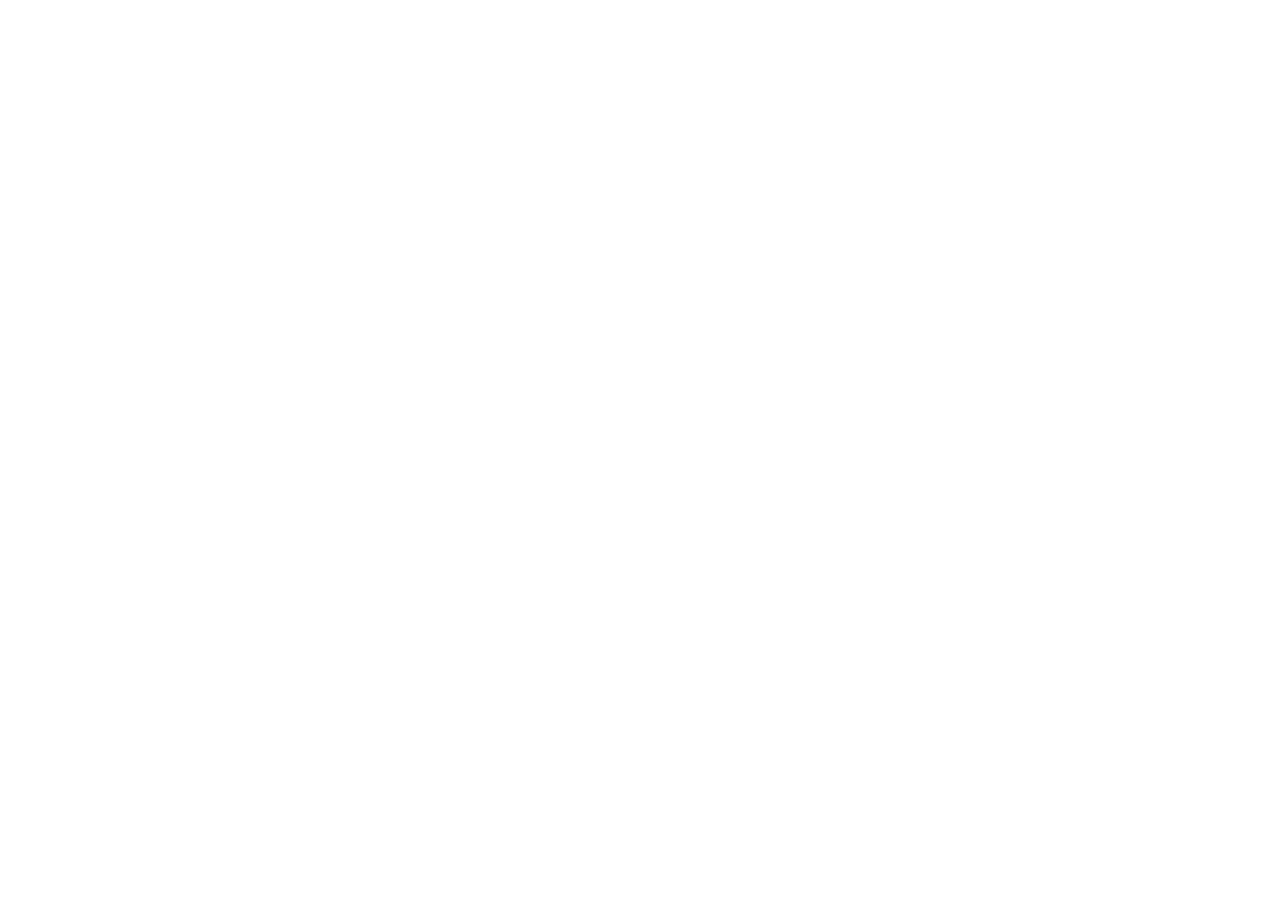
==== index.html @ 457b83e7 "Заполнение README и постановка задач" ====
<!DOCTYPE html>
<html lang="ru">
<head>
    <meta charset="UTF-8">
    <meta http-equiv="X-UA-Compatible" content="IE=edge">
    <meta name="viewport" content="width=device-width, initial-scale=1.0">
    <title>Главная</title>
</head>
<body>
    
</body>
</html>
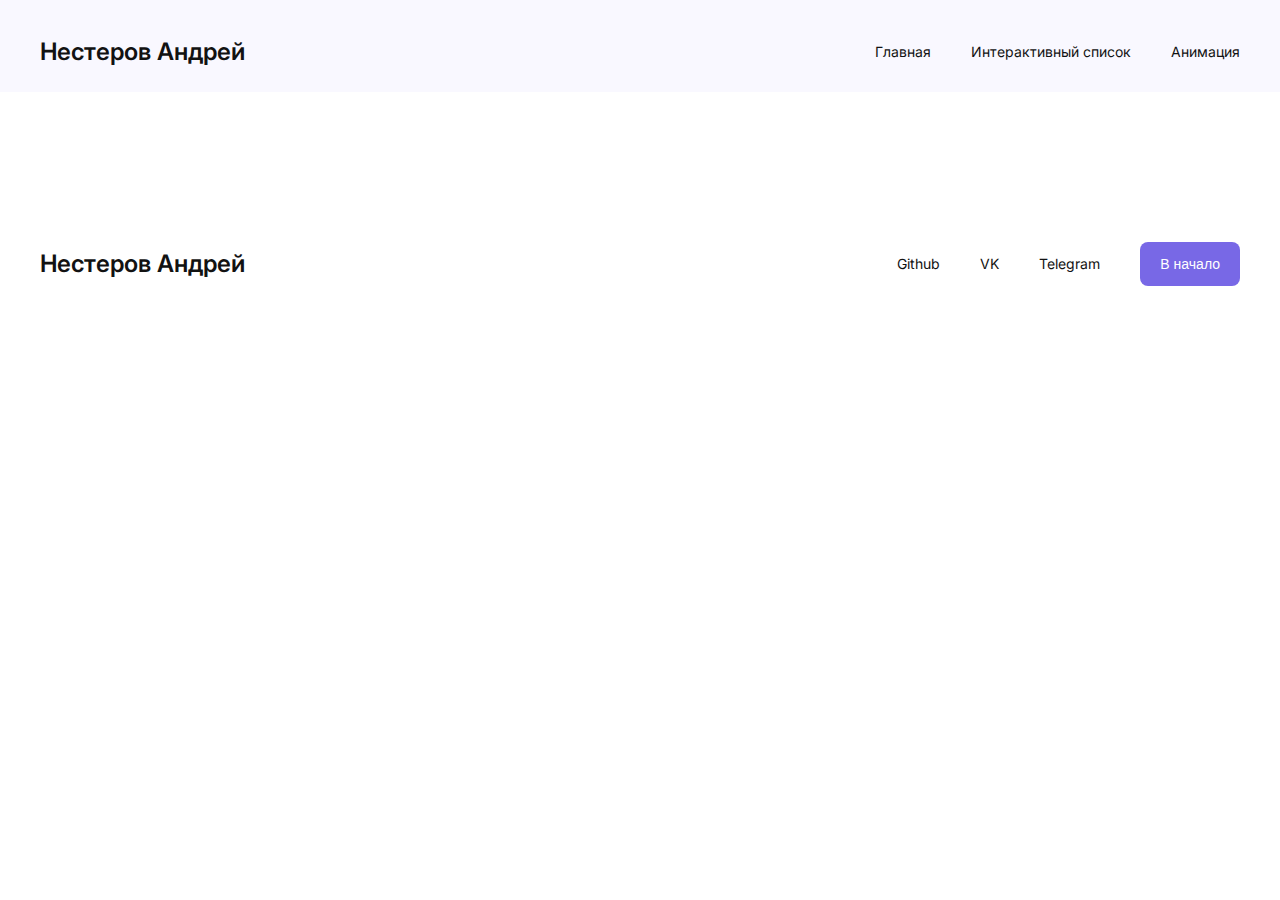
==== commit eae842e2: "Создал шаблон для страниц, сверстал почти все базовые компоненты, осталось сделать section и page-wr" ====
--- a/index.html
+++ b/index.html
@@ -4,9 +4,44 @@
     <meta charset="UTF-8">
     <meta http-equiv="X-UA-Compatible" content="IE=edge">
     <meta name="viewport" content="width=device-width, initial-scale=1.0">
+    <link rel="stylesheet" href="assets/css/style.css">
     <title>Главная</title>
 </head>
 <body>
-    
+    <header class="header header_main">
+        <div class="box-container">
+            <div class="header__wrapper">
+                <div class="header__top">
+                    <h1 class="title-component">Нестеров Андрей</h1>
+                    <nav class="header__nav">
+                        <ul class="navigation-component">
+                            <li class="active"><a href="/index.html">Главная</a></li>
+                            <li><a href="/interactive-list.html">Интерактивный список</a></li>
+                            <li><a href="/animation.html">Анимация</a></li>
+                        </ul>
+                    </nav>
+                </div>
+            </div>
+        </div>
+    </header>
+    <main class="page-wrapper">
+
+    </main>
+    <footer class="footer footer_margin">
+        <div class="box-container">
+            <div class="footer__wrapper">
+                <h2 class="title-component">Нестеров Андрей</h2>
+                <div class="footer__nav">
+                    <ul class="navigation-component">
+                        <li><a href="https://github.com/polyshinnel">Github</a></li>
+                        <li><a href="https://vk.com/zloy_chuvagg">VK</a></li>
+                        <li><a href="https://t.me/zloy_chuvagg">Telegram</a></li>
+                    </ul>
+
+                    <button class="btn-component btn-component_footer">В начало</button>
+                </div>
+            </div>
+        </div>
+    </footer>
 </body>
 </html>--- a/assets/css/style.css
+++ b/assets/css/style.css
@@ -0,0 +1,175 @@
+@import url("https://fonts.googleapis.com/css2?family=Inter:wght@400;500;600;700&display=swap");
+* {
+  -webkit-box-sizing: border-box;
+          box-sizing: border-box;
+  outline: none !important;
+}
+
+html, body, div, span, applet, object, iframe,
+h1, h2, h3, h4, h5, h6, p, blockquote, pre,
+a, abbr, acronym, address, big, cite, code,
+del, dfn, em, img, ins, kbd, q, s, samp,
+small, strike, strong, sub, sup, tt, var,
+b, u, i, center,
+dl, dt, dd, ol, ul, li,
+fieldset, form, label, legend,
+table, caption, tbody, tfoot, thead, tr, th, td,
+article, aside, canvas, details, embed,
+figure, figcaption, footer, header, hgroup,
+menu, nav, output, ruby, section, summary,
+time, mark, audio, video {
+  margin: 0;
+  padding: 0;
+  border: 0;
+  font-size: 100%;
+  font: inherit;
+  vertical-align: baseline;
+}
+
+article, aside, details, figcaption, figure,
+footer, header, hgroup, menu, nav, section {
+  display: block;
+}
+
+html {
+  height: 100%;
+}
+
+body {
+  line-height: 1;
+}
+
+ol, ul {
+  list-style: none;
+}
+
+blockquote, q {
+  quotes: none;
+}
+
+blockquote:before, blockquote:after,
+q:before, q:after {
+  content: '';
+  content: none;
+}
+
+table {
+  border-collapse: collapse;
+  border-spacing: 0;
+}
+
+body {
+  font-family: 'Inter', sans-serif;
+}
+
+.box-container {
+  width: 1200px;
+  margin: auto;
+}
+
+.header {
+  width: 100%;
+  display: -webkit-box;
+  display: -ms-flexbox;
+  display: flex;
+  background: #F9F8FF;
+}
+
+.header .header__top {
+  display: -webkit-box;
+  display: -ms-flexbox;
+  display: flex;
+  -webkit-box-align: center;
+      -ms-flex-align: center;
+          align-items: center;
+  -webkit-box-pack: justify;
+      -ms-flex-pack: justify;
+          justify-content: space-between;
+}
+
+.title-component {
+  font-size: 24px;
+  font-weight: 600;
+  color: #121212;
+}
+
+.header_main {
+  padding: 40px 0 28px 0;
+}
+
+.header_page {
+  height: 100px;
+  display: -webkit-box;
+  display: -ms-flexbox;
+  display: flex;
+  -webkit-box-align: center;
+      -ms-flex-align: center;
+          align-items: center;
+}
+
+.navigation-component {
+  display: -webkit-box;
+  display: -ms-flexbox;
+  display: flex;
+  -webkit-box-align: center;
+      -ms-flex-align: center;
+          align-items: center;
+}
+
+.navigation-component li {
+  font-size: 14px;
+}
+
+.navigation-component li a {
+  text-decoration: none;
+  color: #121212;
+}
+
+.navigation-component li a:hover {
+  color: #7868E6;
+}
+
+.navigation-component li + li {
+  margin-left: 40px;
+}
+
+.btn-component {
+  height: 44px;
+  padding: 0 20px;
+  color: #fff;
+  background: #7868E6;
+  font-size: 14px;
+  border: none;
+  border-radius: 8px;
+  cursor: pointer;
+}
+
+.footer .footer__wrapper {
+  display: -webkit-box;
+  display: -ms-flexbox;
+  display: flex;
+  -webkit-box-align: center;
+      -ms-flex-align: center;
+          align-items: center;
+  -webkit-box-pack: justify;
+      -ms-flex-pack: justify;
+          justify-content: space-between;
+}
+
+.footer .footer__wrapper .footer__nav {
+  display: -webkit-box;
+  display: -ms-flexbox;
+  display: flex;
+  -webkit-box-align: center;
+      -ms-flex-align: center;
+          align-items: center;
+}
+
+.btn-component_footer {
+  margin-left: 40px;
+}
+
+.footer_margin {
+  margin-top: 150px;
+}
+/*# sourceMappingURL=style.css.map */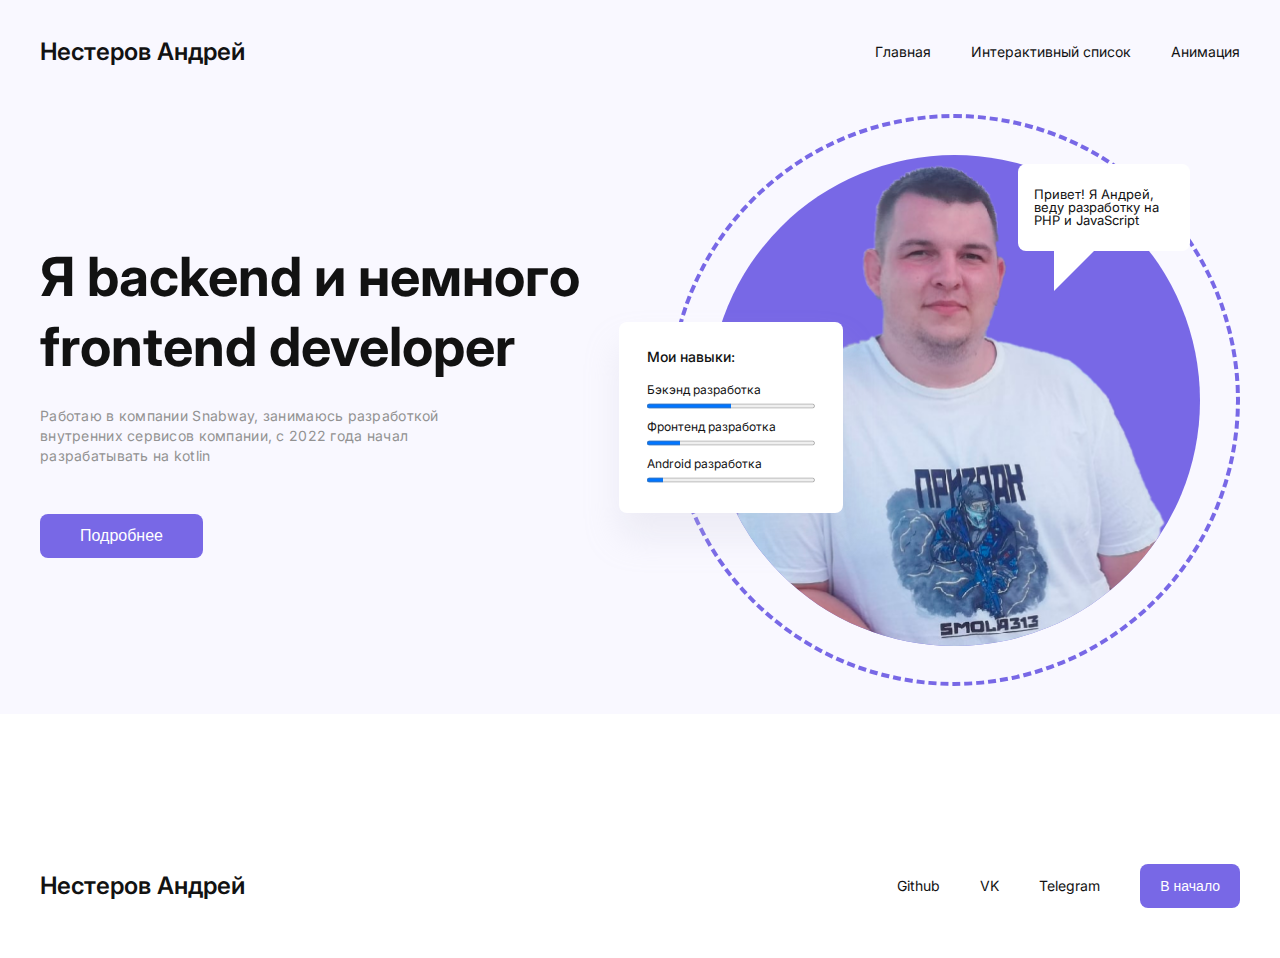
==== commit 8d0273cb: "Закрыл самую сложную часть по верстке,шапка для главной страницы" ====
--- a/index.html
+++ b/index.html
@@ -20,6 +20,44 @@
                             <li><a href="/animation.html">Анимация</a></li>
                         </ul>
                     </nav>
+                </div>
+                <!-- /header__top -->
+
+                <div class="header__big">
+                    <div class="header__big-text">
+                        <h2>Я backend и немного frontend developer</h2>
+                        <p>Работаю в компании Snabway, занимаюсь разработкой внутренних сервисов компании, с 2022 года начал разрабатывать на kotlin</p>
+                        <button class="btn-component btn-component_header">Подробнее</button>
+                    </div>
+                    <div class="header__big-ava">
+                        <div class="header__big-ava-round-dashed">
+                            <div class="header__big-ava-round">
+                                <img src="assets/img/ava.png" alt="">
+                            </div>
+                        </div>
+
+                        <div class="header__big-ava-says">
+                            <div class="header__big-ava-says-text"><p>Привет! Я Андрей, веду разработку на PHP и JavaScript</p></div>
+                            <div class="header__big-ava-says-triangle"></div>
+                        </div>
+                        <div class="header__big-ava-skills">
+                            <h4 class="progress-title">Мои навыки:</h4>
+                            <div class="progress-block">
+                                <label for="backend">Бэкэнд разработка</label>
+                                <progress value="50" max="100" id="backend"></progress>
+                            </div>
+
+                            <div class="progress-block">
+                                <label for="frontend">Фронтенд разработка</label>
+                                <progress value="20" max="100" id="frontend"></progress>
+                            </div>
+
+                            <div class="progress-block">
+                                <label for="android">Android разработка</label>
+                                <progress value="10" max="100" id="android"></progress>
+                            </div>
+                        </div>
+                    </div>
                 </div>
             </div>
         </div>
--- a/assets/css/style.css
+++ b/assets/css/style.css
@@ -144,6 +144,10 @@
   cursor: pointer;
 }
 
+.footer {
+  padding-bottom: 50px;
+}
+
 .footer .footer__wrapper {
   display: -webkit-box;
   display: -ms-flexbox;
@@ -172,4 +176,157 @@
 .footer_margin {
   margin-top: 150px;
 }
+
+.header__big {
+  margin-top: 50px;
+  display: -webkit-box;
+  display: -ms-flexbox;
+  display: flex;
+  -webkit-box-align: center;
+      -ms-flex-align: center;
+          align-items: center;
+  -webkit-box-pack: justify;
+      -ms-flex-pack: justify;
+          justify-content: space-between;
+}
+
+.header__big .header__big-text {
+  width: 583px;
+}
+
+.header__big .header__big-text h2 {
+  font-weight: 700;
+  font-size: 54px;
+  line-height: 130%;
+  color: #121212;
+}
+
+.header__big .header__big-text p {
+  margin-top: 24px;
+  color: #929292;
+  font-size: 14px;
+  line-height: 140%;
+  letter-spacing: 0.02em;
+  width: 477px;
+}
+
+.header__big .header__big-text .btn-component_header {
+  padding: 0 40px;
+  font-size: 16px;
+  margin-top: 49px;
+}
+
+.header__big .header__big-ava {
+  position: relative;
+}
+
+.header__big .header__big-ava .header__big-ava-round-dashed {
+  display: -webkit-box;
+  display: -ms-flexbox;
+  display: flex;
+  -webkit-box-align: center;
+      -ms-flex-align: center;
+          align-items: center;
+  -webkit-box-pack: center;
+      -ms-flex-pack: center;
+          justify-content: center;
+  width: 572px;
+  height: 572px;
+  border-radius: 50%;
+  border: 4px dashed #7868E6;
+}
+
+.header__big .header__big-ava .header__big-ava-round-dashed .header__big-ava-round {
+  display: -webkit-box;
+  display: -ms-flexbox;
+  display: flex;
+  -webkit-box-align: end;
+      -ms-flex-align: end;
+          align-items: flex-end;
+  -webkit-box-pack: center;
+      -ms-flex-pack: center;
+          justify-content: center;
+  width: 491px;
+  height: 491px;
+  background: #7868E6;
+  border-radius: 50%;
+  overflow: hidden;
+}
+
+.header__big .header__big-ava .header__big-ava-round-dashed .header__big-ava-round img {
+  width: 95%;
+  -o-object-fit: contain;
+     object-fit: contain;
+}
+
+.header__big .header__big-ava .header__big-ava-says {
+  position: absolute;
+  right: 50px;
+  top: 50px;
+}
+
+.header__big .header__big-ava .header__big-ava-says .header__big-ava-says-text {
+  width: 172px;
+  padding: 24px 16px;
+  font-size: 13px;
+  color: #121212;
+  border-radius: 8px;
+  background: #fff;
+}
+
+.header__big .header__big-ava .header__big-ava-says .header__big-ava-says-triangle {
+  position: absolute;
+  top: 100%;
+  left: 36px;
+  border: 20px solid transparent;
+  border-left: 20px solid #fff;
+  border-top: 20px solid #fff;
+}
+
+.header__big .header__big-ava .header__big-ava-skills {
+  position: absolute;
+  left: -49px;
+  top: 208px;
+  width: 224px;
+  padding: 28px;
+  -webkit-box-shadow: 0px 24px 34px rgba(199, 201, 217, 0.25);
+          box-shadow: 0px 24px 34px rgba(199, 201, 217, 0.25);
+  background: #fff;
+  border-radius: 8px;
+}
+
+.header__big .header__big-ava .header__big-ava-skills .progress-title {
+  font-size: 14px;
+  color: #121212;
+  font-weight: 500;
+  margin-bottom: 20px;
+}
+
+.header__big .header__big-ava .header__big-ava-skills .progress-block {
+  display: -webkit-box;
+  display: -ms-flexbox;
+  display: flex;
+  -webkit-box-orient: vertical;
+  -webkit-box-direction: normal;
+      -ms-flex-direction: column;
+          flex-direction: column;
+  -webkit-box-align: start;
+      -ms-flex-align: start;
+          align-items: flex-start;
+}
+
+.header__big .header__big-ava .header__big-ava-skills .progress-block label {
+  font-size: 12px;
+  color: #121212;
+}
+
+.header__big .header__big-ava .header__big-ava-skills .progress-block progress {
+  width: 100%;
+  margin-top: 5px;
+  height: 10px;
+}
+
+.header__big .header__big-ava .header__big-ava-skills .progress-block + .progress-block {
+  margin-top: 10px;
+}
 /*# sourceMappingURL=style.css.map */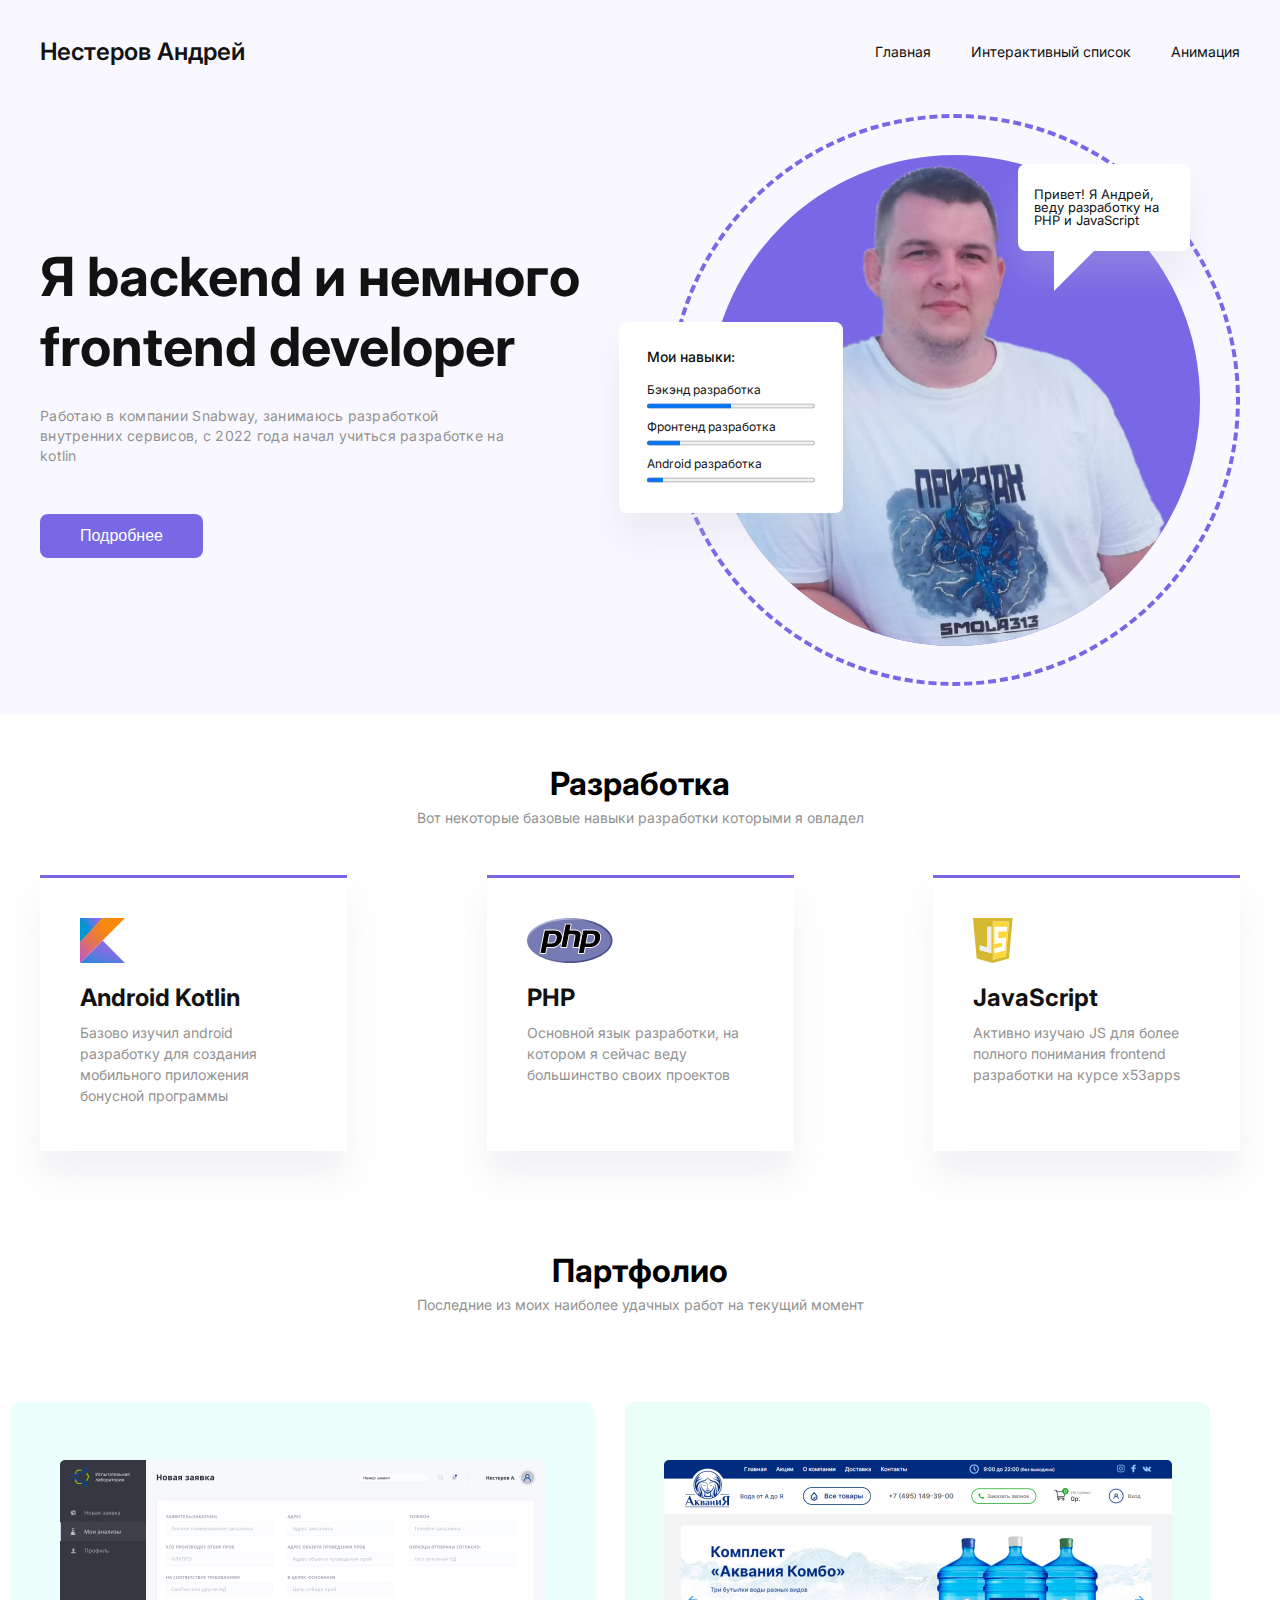
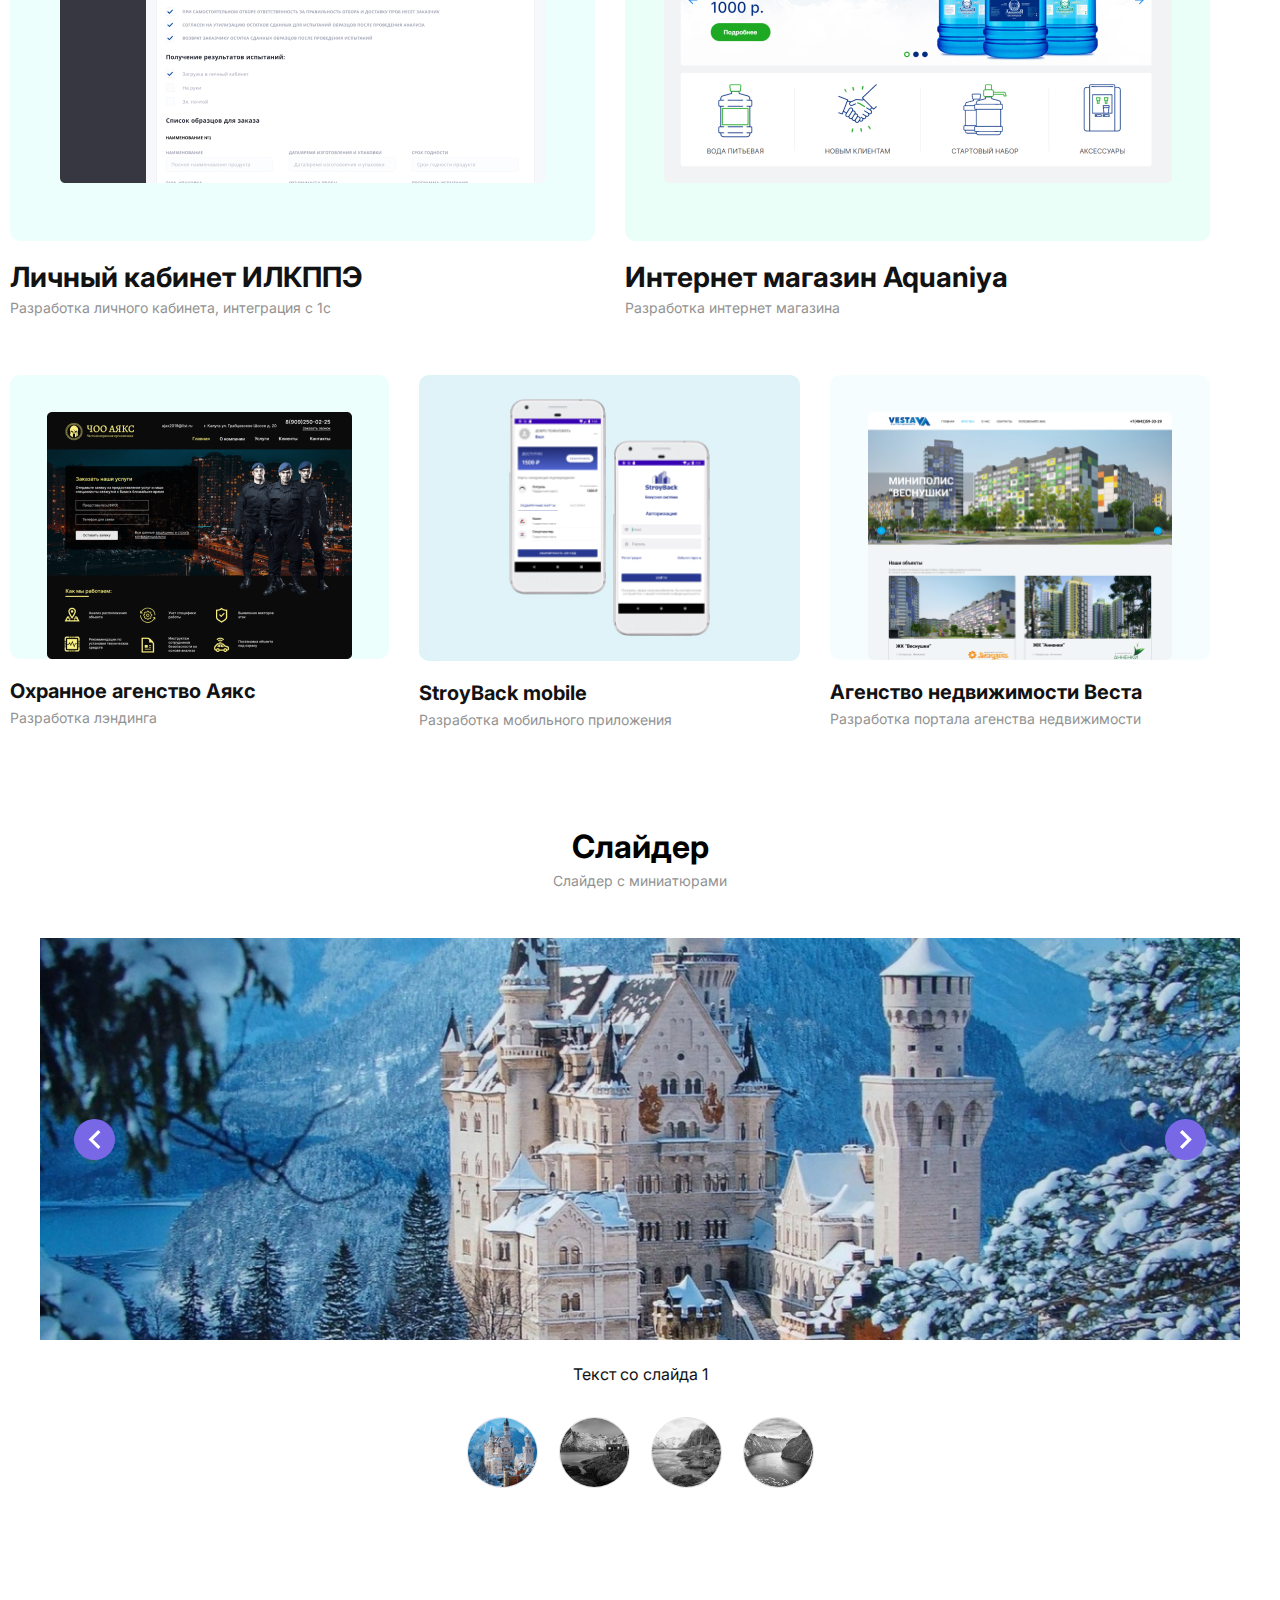
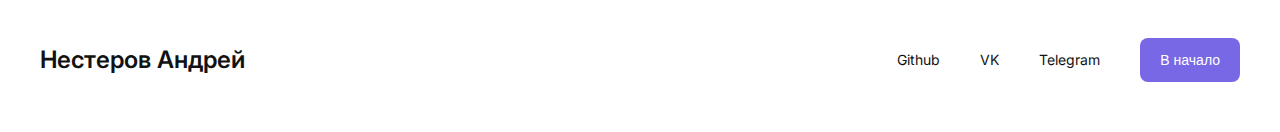
==== commit c8d3d592: "Доверстал главную, добавил и отладил слайдер" ====
--- a/index.html
+++ b/index.html
@@ -26,7 +26,7 @@
                 <div class="header__big">
                     <div class="header__big-text">
                         <h2>Я backend и немного frontend developer</h2>
-                        <p>Работаю в компании Snabway, занимаюсь разработкой внутренних сервисов компании, с 2022 года начал разрабатывать на kotlin</p>
+                        <p>Работаю в компании Snabway, занимаюсь разработкой внутренних сервисов, с 2022 года начал учиться разработке на kotlin</p>
                         <button class="btn-component btn-component_header">Подробнее</button>
                     </div>
                     <div class="header__big-ava">
@@ -62,9 +62,124 @@
             </div>
         </div>
     </header>
-    <main class="page-wrapper">
-
-    </main>
+
+    <div class="box-container">
+        <main class="page-wrapper">
+            <section class="section-component">
+                <div class="section-component__title">
+                    <h2>Разработка</h2>
+                    <p>Вот некоторые базовые навыки разработки которыми я овладел</p>
+                </div>
+
+                <div class="skill-block skill-block_main">
+                    <div class="skill-block__card">
+                        <img src="assets/img/icons/kotlin.svg" alt="">
+                        <h4>Android Kotlin</h4>
+                        <p>Базово изучил android разработку для создания мобильного приложения бонусной программы</p>
+                    </div>
+
+                    <div class="skill-block__card">
+                        <img src="assets/img/icons/php.svg" alt="">
+                        <h4>PHP</h4>
+                        <p>Основной язык разработки, на котором я сейчас веду большинство своих проектов</p>
+                    </div>
+
+                    <div class="skill-block__card">
+                        <img src="assets/img/icons/js.svg" alt="">
+                        <h4>JavaScript</h4>
+                        <p>Активно изучаю JS для более полного понимания frontend разработки на курсе x53apps</p>
+                    </div>
+                </div>
+            </section>
+
+            <section class="section-component section-component_margin">
+                <div class="section-component__title">
+                    <h2>Партфолио</h2>
+                    <p>Последние из моих наиболее удачных работ на текущий момент</p>
+                </div>
+
+                <div class="partfolio-block partfolio-block_main">
+                    <div class="partfolio-card partfolio-card_big">
+                        <img src="assets/img/partfolio/img1.jpg" alt="">
+                        <h4>Личный кабинет ИЛКППЭ</h4>
+                        <p>Разработка личного кабинета, интеграция с 1с</p>
+                    </div>
+
+                    <div class="partfolio-card partfolio-card_big">
+                        <img src="assets/img/partfolio/img2.jpg" alt="">
+                        <h4>Интернет магазин Aquaniya</h4>
+                        <p>Разработка интернет магазина</p>
+                    </div>
+
+                    <div class="partfolio-card partfolio-card_small">
+                        <img src="assets/img/partfolio/img3.jpg" alt="">
+                        <h4>Охранное агенство Аякс</h4>
+                        <p>Разработка лэндинга</p>
+                    </div>
+
+                    <div class="partfolio-card partfolio-card_small">
+                        <img src="assets/img/partfolio/img4.jpg" alt="">
+                        <h4>StroyBack mobile</h4>
+                        <p>Разработка мобильного приложения</p>
+                    </div>
+
+                    <div class="partfolio-card partfolio-card_small">
+                        <img src="assets/img/partfolio/img5.jpg" alt="">
+                        <h4>Агенство недвижимости Веста</h4>
+                        <p>Разработка портала агенства недвижимости</p>
+                    </div>
+                </div>
+            </section>
+
+            <section class="section-component section-component_margin">
+                <div class="section-component__title">
+                    <h2>Слайдер</h2>
+                    <p>Слайдер с миниатюрами</p>
+                </div>
+
+                <div class="box-container">
+                    <div class="slider-block">
+                        <div class="slider-component">
+                            <div class="slider-container">
+                                <img src="assets/img/slider/1.jpg" alt="">
+                            </div>
+                            <div class="slider-arrows">
+                                <div class="slider-arrow slider-arrow_left-arrow" onclick="prevImg()">
+                                    <img src="assets/img/icons/arrow-left.svg" alt="">
+                                </div>
+                                <div class="slider-arrow slider-arrow_right-arrow" onclick="nextImg()">
+                                    <img src="assets/img/icons/arrow-right.svg" alt="">
+                                </div>
+                            </div>
+                            <div class="slider-text">
+                                <p>Текст со слайдера</p>
+                            </div>
+                            <div class="slider-miniatures" onclick="setActiveElem()">
+                                <div class="slider-miniature slider-miniature_active">
+                                    <img src="assets/img/slider/1.jpg" alt="" data-text="Текст со слайда 1">
+                                </div>
+    
+                                <div class="slider-miniature">
+                                    <img src="assets/img/slider/2.jpg" alt="" data-text="Текст со слайда 2">
+                                </div>
+    
+                                <div class="slider-miniature">
+                                    <img src="assets/img/slider/3.jpg" alt="" data-text="Текст со слайда 3">
+                                </div>
+    
+                                <div class="slider-miniature">
+                                    <img src="assets/img/slider/4.jpg" alt="" data-text="Текст со слайда 4">
+                                </div>
+                            </div>
+                        </div>
+                    </div>
+                </div>
+                
+            </section>
+        </main>
+    </div>
+    
+
     <footer class="footer footer_margin">
         <div class="box-container">
             <div class="footer__wrapper">
@@ -81,5 +196,7 @@
             </div>
         </div>
     </footer>
+
+    <script src="assets/js/slider.js"></script>
 </body>
 </html>--- a/assets/css/style.css
+++ b/assets/css/style.css
@@ -272,6 +272,8 @@
   color: #121212;
   border-radius: 8px;
   background: #fff;
+  -webkit-box-shadow: 0px 24px 34px rgba(199, 201, 217, 0.25);
+          box-shadow: 0px 24px 34px rgba(199, 201, 217, 0.25);
 }
 
 .header__big .header__big-ava .header__big-ava-says .header__big-ava-says-triangle {
@@ -329,4 +331,239 @@
 .header__big .header__big-ava .header__big-ava-skills .progress-block + .progress-block {
   margin-top: 10px;
 }
+
+.page-wrapper {
+  margin-top: 50px;
+}
+
+.section-component {
+  width: 100%;
+}
+
+.section-component .section-component__title {
+  display: -webkit-box;
+  display: -ms-flexbox;
+  display: flex;
+  -webkit-box-orient: vertical;
+  -webkit-box-direction: normal;
+      -ms-flex-direction: column;
+          flex-direction: column;
+  -webkit-box-align: center;
+      -ms-flex-align: center;
+          align-items: center;
+  text-align: center;
+  margin-bottom: 50px;
+  width: 100%;
+}
+
+.section-component .section-component__title h2 {
+  font-weight: 700;
+  font-size: 32px;
+  line-height: 125%;
+  max-width: 495px;
+}
+
+.section-component .section-component__title p {
+  font-size: 14px;
+  color: #929292;
+  max-width: 495px;
+  margin-top: 7px;
+}
+
+.section-component_margin {
+  margin-top: 100px;
+}
+
+.skill-block {
+  display: -webkit-box;
+  display: -ms-flexbox;
+  display: flex;
+  -webkit-box-align: center;
+      -ms-flex-align: center;
+          align-items: center;
+  -webkit-box-pack: justify;
+      -ms-flex-pack: justify;
+          justify-content: space-between;
+}
+
+.skill-block .skill-block__card {
+  width: 307px;
+  height: 276px;
+  padding: 40px;
+  border-top: 3px solid #7868E6;
+  -webkit-box-shadow: 0px 24px 34px rgba(199, 201, 217, 0.25);
+          box-shadow: 0px 24px 34px rgba(199, 201, 217, 0.25);
+}
+
+.skill-block .skill-block__card h4 {
+  font-size: 24px;
+  font-weight: 700;
+  color: #121212;
+  margin-top: 21px;
+}
+
+.skill-block .skill-block__card p {
+  font-size: 14px;
+  color: #929292;
+  line-height: 150%;
+  margin-top: 12px;
+}
+
+.partfolio-block {
+  display: -webkit-box;
+  display: -ms-flexbox;
+  display: flex;
+  -ms-flex-wrap: wrap;
+      flex-wrap: wrap;
+  margin-top: -20px;
+  margin-left: -60px;
+}
+
+.partfolio-block .partfolio-card {
+  margin-left: 30px;
+  margin-top: 60px;
+}
+
+.partfolio-block .partfolio-card h4 {
+  font-weight: 700;
+  color: #121212;
+  margin-top: 20px;
+}
+
+.partfolio-block .partfolio-card p {
+  color: #929292;
+  font-size: 14px;
+  margin-top: 10px;
+}
+
+.partfolio-block .partfolio-card_big h4 {
+  font-size: 28px;
+}
+
+.partfolio-block .partfolio-card_small h4 {
+  font-size: 20px;
+}
+
+.slider-component {
+  width: 100%;
+  position: relative;
+}
+
+.slider-component .slider-container {
+  width: 100%;
+  display: -webkit-box;
+  display: -ms-flexbox;
+  display: flex;
+  -webkit-box-align: center;
+      -ms-flex-align: center;
+          align-items: center;
+  -webkit-box-pack: center;
+      -ms-flex-pack: center;
+          justify-content: center;
+  height: 402px;
+  overflow: hidden;
+}
+
+.slider-component .slider-container img {
+  width: 100%;
+  height: 100%;
+  -o-object-fit: cover;
+     object-fit: cover;
+}
+
+.slider-component .slider-arrows {
+  position: absolute;
+  top: 180.5px;
+  left: 34px;
+  width: calc(100% - 68px);
+  display: -webkit-box;
+  display: -ms-flexbox;
+  display: flex;
+  -webkit-box-align: center;
+      -ms-flex-align: center;
+          align-items: center;
+  -webkit-box-pack: justify;
+      -ms-flex-pack: justify;
+          justify-content: space-between;
+}
+
+.slider-component .slider-arrows .slider-arrow {
+  width: 41px;
+  height: 41px;
+  display: -webkit-box;
+  display: -ms-flexbox;
+  display: flex;
+  -webkit-box-align: center;
+      -ms-flex-align: center;
+          align-items: center;
+  -webkit-box-pack: center;
+      -ms-flex-pack: center;
+          justify-content: center;
+  cursor: pointer;
+  background: #7868E6;
+  border-radius: 50%;
+}
+
+.slider-component .slider-text {
+  margin-top: 26px;
+  text-align: center;
+  font-size: 16px;
+  color: #121212;
+}
+
+.slider-component .slider-miniatures {
+  margin-top: 35px;
+  display: -webkit-box;
+  display: -ms-flexbox;
+  display: flex;
+  -webkit-box-align: center;
+      -ms-flex-align: center;
+          align-items: center;
+  -webkit-box-pack: center;
+      -ms-flex-pack: center;
+          justify-content: center;
+}
+
+.slider-component .slider-miniatures .slider-miniature {
+  width: 71px;
+  height: 71px;
+  border-radius: 50%;
+  overflow: hidden;
+  border: 1px solid #DFDDEC;
+  display: -webkit-box;
+  display: -ms-flexbox;
+  display: flex;
+  -webkit-box-align: center;
+      -ms-flex-align: center;
+          align-items: center;
+  -webkit-box-pack: center;
+      -ms-flex-pack: center;
+          justify-content: center;
+  -webkit-filter: grayscale(1);
+          filter: grayscale(1);
+  cursor: pointer;
+  -webkit-transition: 0.3s all ease;
+  transition: 0.3s all ease;
+}
+
+.slider-component .slider-miniatures .slider-miniature:hover {
+  -webkit-filter: grayscale(0);
+          filter: grayscale(0);
+}
+
+.slider-component .slider-miniatures .slider-miniature img {
+  width: 100%;
+  height: 100%;
+  -o-object-fit: cover;
+     object-fit: cover;
+}
+
+.slider-component .slider-miniatures .slider-miniature_active {
+  -webkit-filter: grayscale(0);
+          filter: grayscale(0);
+}
+
+.slider-component .slider-miniatures .slider-miniature + .slider-miniature {
+  margin-left: 21px;
+}
 /*# sourceMappingURL=style.css.map */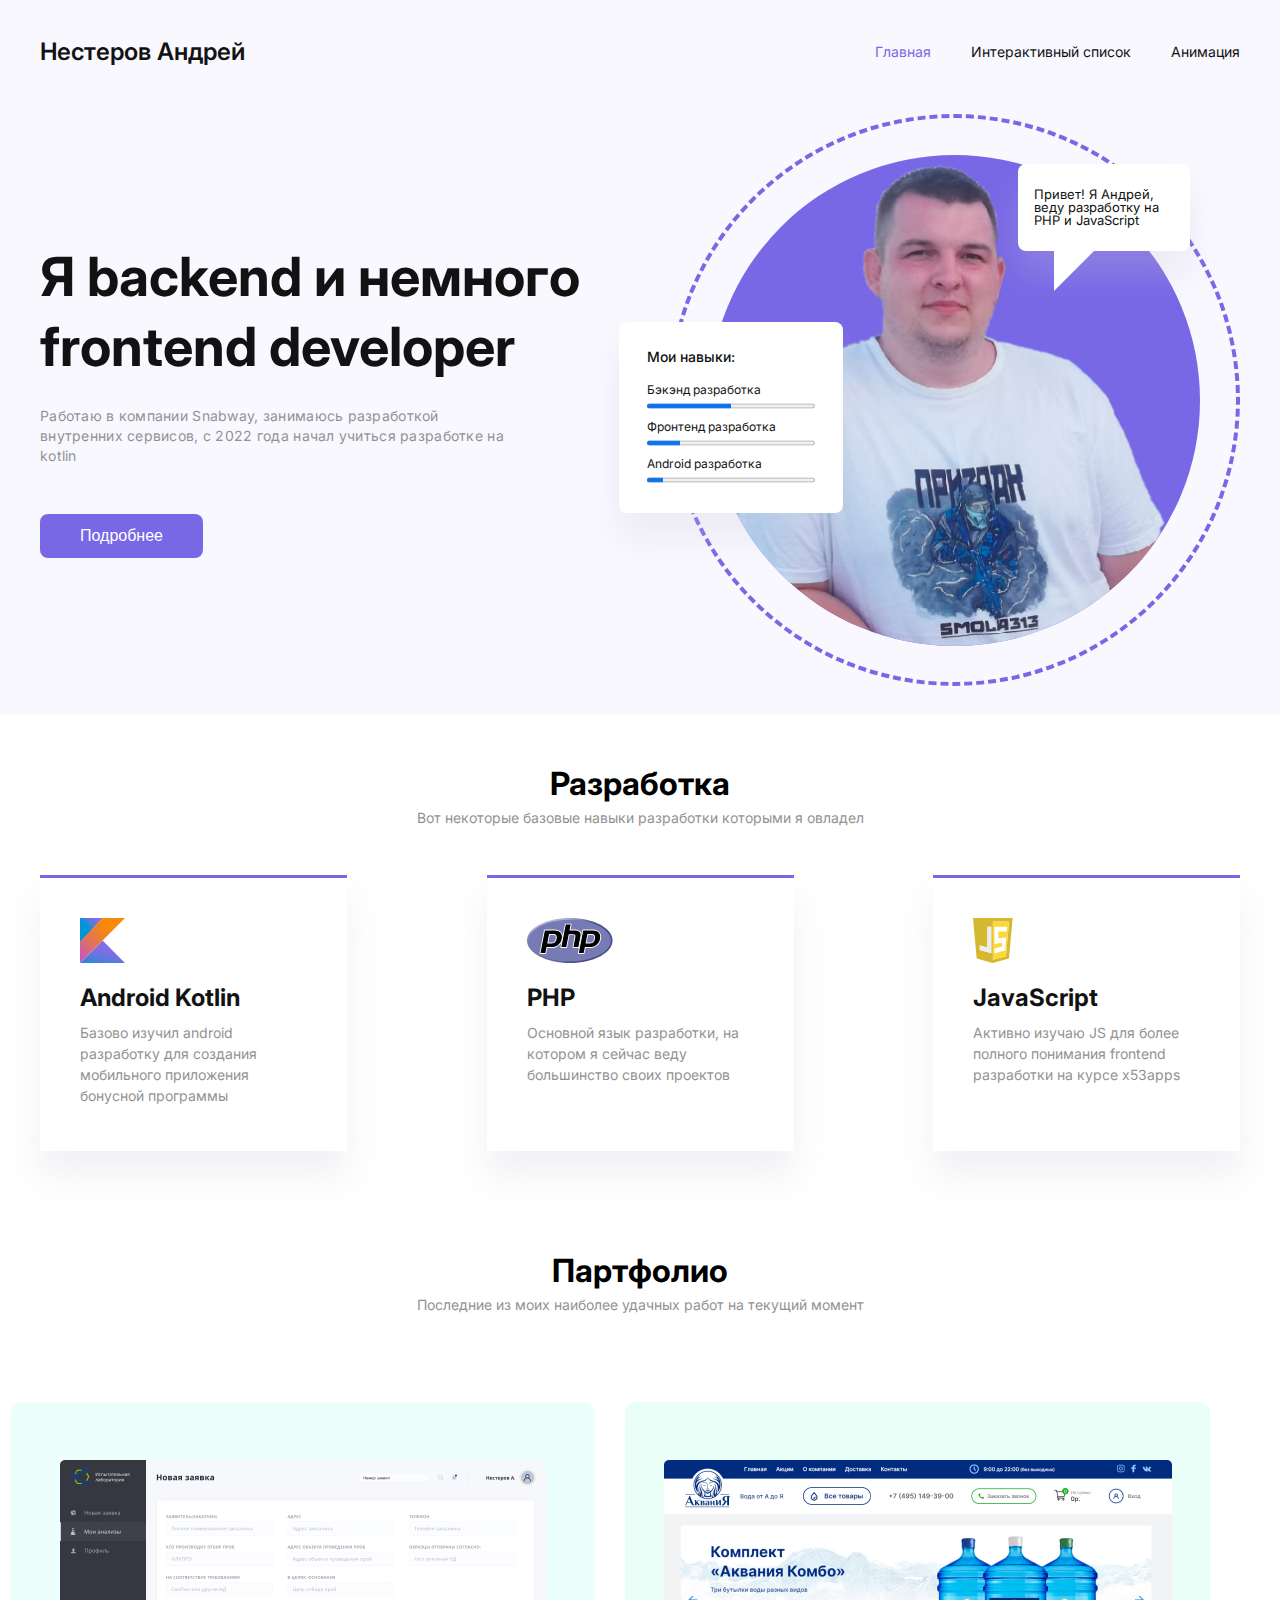
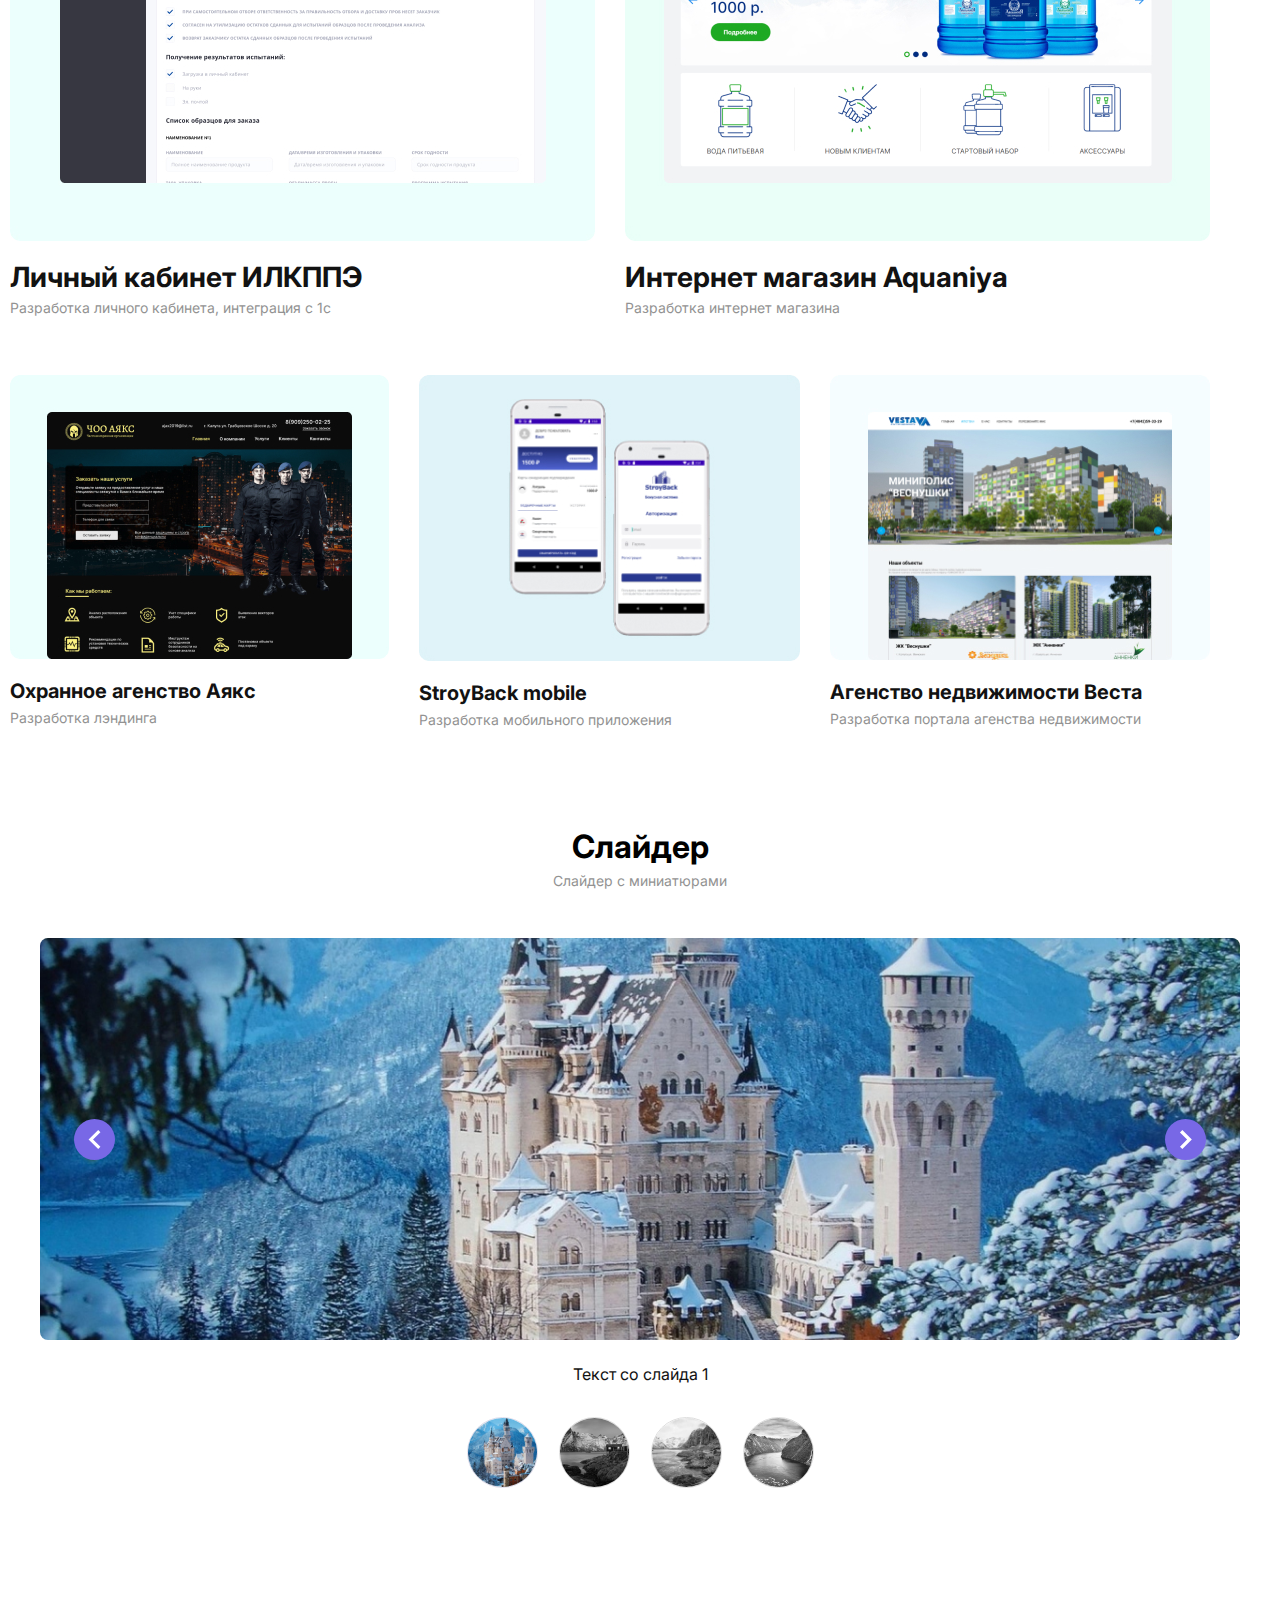
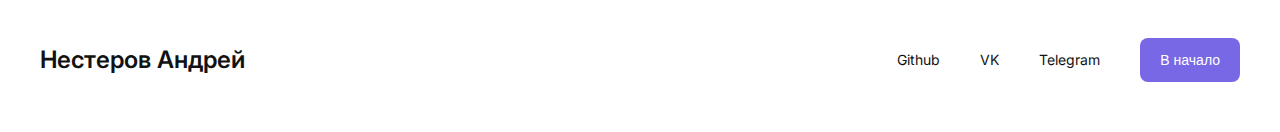
==== commit 1de878e4: "Сделал страницу анимации, отладил функцию запуска/остановки, узнал что такое timeId" ====
--- a/index.html
+++ b/index.html
@@ -137,39 +137,37 @@
                     <p>Слайдер с миниатюрами</p>
                 </div>
 
-                <div class="box-container">
-                    <div class="slider-block">
-                        <div class="slider-component">
-                            <div class="slider-container">
-                                <img src="assets/img/slider/1.jpg" alt="">
-                            </div>
-                            <div class="slider-arrows">
-                                <div class="slider-arrow slider-arrow_left-arrow" onclick="prevImg()">
-                                    <img src="assets/img/icons/arrow-left.svg" alt="">
-                                </div>
-                                <div class="slider-arrow slider-arrow_right-arrow" onclick="nextImg()">
-                                    <img src="assets/img/icons/arrow-right.svg" alt="">
-                                </div>
-                            </div>
-                            <div class="slider-text">
-                                <p>Текст со слайдера</p>
-                            </div>
-                            <div class="slider-miniatures" onclick="setActiveElem()">
-                                <div class="slider-miniature slider-miniature_active">
-                                    <img src="assets/img/slider/1.jpg" alt="" data-text="Текст со слайда 1">
-                                </div>
-    
-                                <div class="slider-miniature">
-                                    <img src="assets/img/slider/2.jpg" alt="" data-text="Текст со слайда 2">
-                                </div>
-    
-                                <div class="slider-miniature">
-                                    <img src="assets/img/slider/3.jpg" alt="" data-text="Текст со слайда 3">
-                                </div>
-    
-                                <div class="slider-miniature">
-                                    <img src="assets/img/slider/4.jpg" alt="" data-text="Текст со слайда 4">
-                                </div>
+                <div class="slider-block">
+                    <div class="slider-component">
+                        <div class="slider-container">
+                            <img src="assets/img/slider/1.jpg" alt="">
+                        </div>
+                        <div class="slider-arrows">
+                            <div class="slider-arrow slider-arrow_left-arrow" onclick="prevImg()">
+                                <img src="assets/img/icons/arrow-left.svg" alt="">
+                            </div>
+                            <div class="slider-arrow slider-arrow_right-arrow" onclick="nextImg()">
+                                <img src="assets/img/icons/arrow-right.svg" alt="">
+                            </div>
+                        </div>
+                        <div class="slider-text">
+                            <p>Текст со слайдера</p>
+                        </div>
+                        <div class="slider-miniatures" onclick="setActiveElem()">
+                            <div class="slider-miniature slider-miniature_active">
+                                <img src="assets/img/slider/1.jpg" alt="" data-text="Текст со слайда 1">
+                            </div>
+
+                            <div class="slider-miniature">
+                                <img src="assets/img/slider/2.jpg" alt="" data-text="Текст со слайда 2">
+                            </div>
+
+                            <div class="slider-miniature">
+                                <img src="assets/img/slider/3.jpg" alt="" data-text="Текст со слайда 3">
+                            </div>
+
+                            <div class="slider-miniature">
+                                <img src="assets/img/slider/4.jpg" alt="" data-text="Текст со слайда 4">
                             </div>
                         </div>
                     </div>
--- a/assets/css/style.css
+++ b/assets/css/style.css
@@ -133,6 +133,10 @@
   margin-left: 40px;
 }
 
+.navigation-component .active a {
+  color: #7868E6;
+}
+
 .btn-component {
   height: 44px;
   padding: 0 20px;
@@ -447,6 +451,10 @@
 .slider-component {
   width: 100%;
   position: relative;
+  -webkit-user-select: none;
+     -moz-user-select: none;
+      -ms-user-select: none;
+          user-select: none;
 }
 
 .slider-component .slider-container {
@@ -462,6 +470,7 @@
           justify-content: center;
   height: 402px;
   overflow: hidden;
+  border-radius: 8px;
 }
 
 .slider-component .slider-container img {
@@ -566,4 +575,38 @@
 .slider-component .slider-miniatures .slider-miniature + .slider-miniature {
   margin-left: 21px;
 }
+
+.animation-container {
+  display: -webkit-box;
+  display: -ms-flexbox;
+  display: flex;
+  -webkit-box-orient: vertical;
+  -webkit-box-direction: normal;
+      -ms-flex-direction: column;
+          flex-direction: column;
+  -webkit-box-align: center;
+      -ms-flex-align: center;
+          align-items: center;
+}
+
+.animation-container #container {
+  width: 100%;
+  height: 484px;
+  background: #DFDDEC;
+  position: relative;
+}
+
+.animation-container #circle {
+  width: 90px;
+  height: 90px;
+  position: absolute;
+  background: #7868E6;
+  top: 30px;
+  left: 30px;
+  border-radius: 50%;
+}
+
+.btn-component_animation {
+  margin-top: 50px;
+}
 /*# sourceMappingURL=style.css.map */